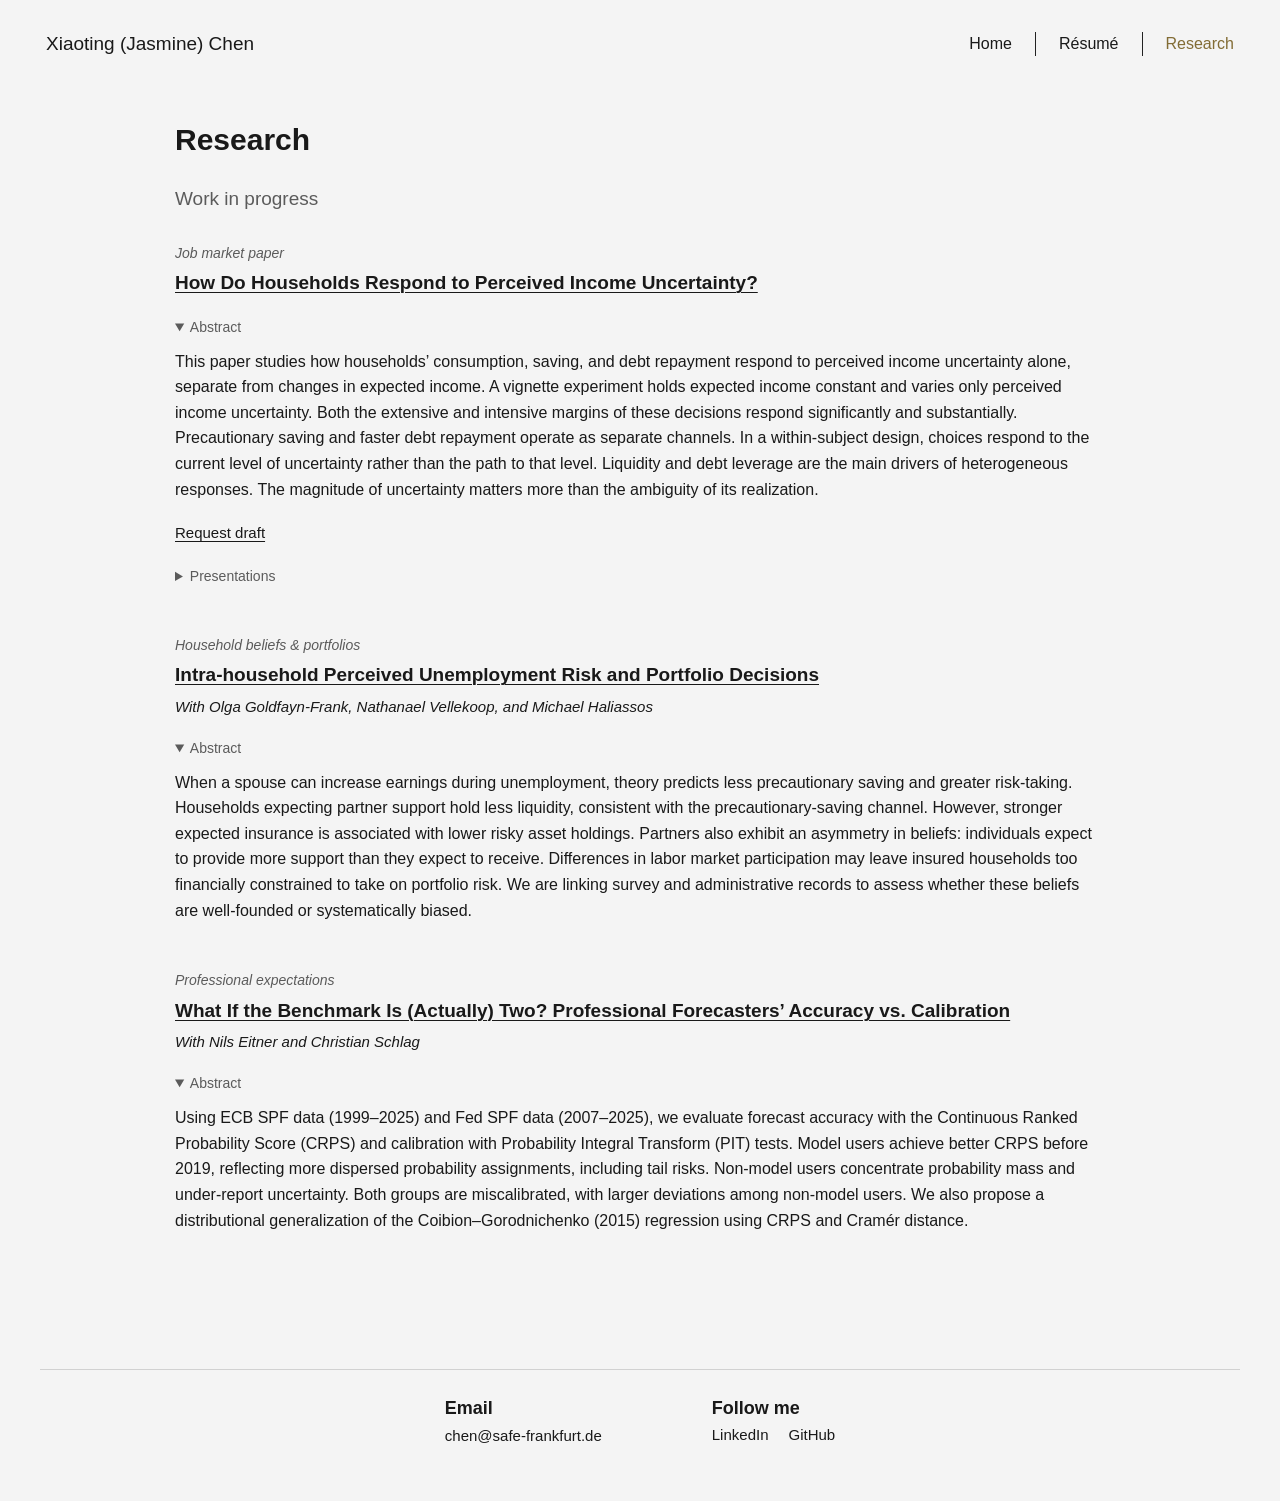
==== research.html @ c363b958 "Restructure private website draft into Home, Résumé, and Research" ====
<!doctype html>
<html lang="en">
<head>
<meta charset="utf-8"><meta name="viewport" content="width=device-width, initial-scale=1">
<title>Research | Xiaoting (Jasmine) Chen</title>
<meta name="description" content="Xiaoting (Jasmine) Chen, PhD researcher in finance at Goethe University Frankfurt. Research on household finance, income uncertainty, and expectations.">
<meta name="theme-color" content="#f4f4f4">
<link rel="icon" type="image/svg+xml" href="data:image/svg+xml,%3Csvg xmlns='http://www.w3.org/2000/svg' viewBox='0 0 40 40'%3E%3Crect width='40' height='40' rx='4' fill='%23152e46'/%3E%3Ctext x='20' y='28' text-anchor='middle' font-family='Georgia' font-size='27' fill='white'%3EC%3C/text%3E%3C/svg%3E">
<link rel="stylesheet" href="style.css">
</head>
<body><a class="skip" href="#main">Skip to content</a><header><a class="wordmark" href="index.html">Xiaoting (Jasmine) Chen</a><nav aria-label="Main navigation"><a href="index.html">Home</a><a href="resume.html">Résumé</a><a href="research.html" aria-current="page">Research</a></nav></header><main id="main" class="document"><section id="research" class="section"><h1>Research</h1><h2 class="section-label">Work in progress</h2><div class="section-body">
<article class="paper featured"><p class="paper-label">Job market paper</p><h3>How Do Households Respond to Perceived Income Uncertainty?</h3><details open><summary>Abstract</summary><p>This paper studies how households’ consumption, saving, and debt repayment respond to perceived income uncertainty alone, separate from changes in expected income. A vignette experiment holds expected income constant and varies only perceived income uncertainty. Both the extensive and intensive margins of these decisions respond significantly and substantially. Precautionary saving and faster debt repayment operate as separate channels. In a within-subject design, choices respond to the current level of uncertainty rather than the path to that level. Liquidity and debt leverage are the main drivers of heterogeneous responses. The magnitude of uncertainty matters more than the ambiguity of its realization.</p></details><a class="text-link" href="mailto:chen@safe-frankfurt.de?subject=Request%20for%20job%20market%20paper">Request draft</a><details class="presentations"><summary>Presentations</summary><ul><li>SAFE Brown-bag Seminar · May 2026</li><li>4th BCFM PhD Conference · May 2026</li><li>10th Household Finance Workshop · June 2026</li><li>Frankfurt Summer School · July 2026</li><li>Deutsche Bundesbank Research Center Internal Seminar · August 2026</li><li>7th Joint Conference on Expectation Survey, BoC, NY Fed, ECB &amp; Bank of Mexico · Scheduled November 2026</li></ul></details></article>
<article class="paper"><p class="paper-label">Household beliefs &amp; portfolios</p><h3>Intra-household Perceived Unemployment Risk and Portfolio Decisions</h3><p class="authors">With Olga Goldfayn-Frank, Nathanael Vellekoop, and Michael Haliassos</p><details open><summary>Abstract</summary><p>When a spouse can increase earnings during unemployment, theory predicts less precautionary saving and greater risk-taking. Households expecting partner support hold less liquidity, consistent with the precautionary-saving channel. However, stronger expected insurance is associated with lower risky asset holdings. Partners also exhibit an asymmetry in beliefs: individuals expect to provide more support than they expect to receive. Differences in labor market participation may leave insured households too financially constrained to take on portfolio risk. We are linking survey and administrative records to assess whether these beliefs are well-founded or systematically biased.</p></details></article>
<article class="paper"><p class="paper-label">Professional expectations</p><h3>What If the Benchmark Is (Actually) Two? Professional Forecasters’ Accuracy vs. Calibration</h3><p class="authors">With Nils Eitner and Christian Schlag</p><details open><summary>Abstract</summary><p>Using ECB SPF data (1999–2025) and Fed SPF data (2007–2025), we evaluate forecast accuracy with the Continuous Ranked Probability Score (CRPS) and calibration with Probability Integral Transform (PIT) tests. Model users achieve better CRPS before 2019, reflecting more dispersed probability assignments, including tail risks. Non-model users concentrate probability mass and under-report uncertainty. Both groups are miscalibrated, with larger deviations among non-model users. We also propose a distributional generalization of the Coibion–Gorodnichenko (2015) regression using CRPS and Cramér distance.</p></details></article>
</div></section></main><footer><div><h2>Email</h2><a href="mailto:chen@safe-frankfurt.de">chen@safe-frankfurt.de</a></div><div><h2>Follow me</h2><div class="social"><a href="https://www.linkedin.com/in/jasminechen1211/">LinkedIn</a><a href="https://github.com/JCGH1211">GitHub</a></div></div></footer></body></html>
---- style.css ----
:root{color-scheme:light;--bg:#f4f4f4;--ink:#191919;--muted:#5b5b5b;--accent:#826c35}*{box-sizing:border-box}body{margin:0;background:var(--bg);color:var(--ink);font-family:"Avenir Next",Avenir,"Segoe UI",Arial,sans-serif;font-size:16px;line-height:1.65;font-weight:400}a{color:inherit;text-underline-offset:3px}a:hover{color:var(--accent)}a:focus-visible,summary:focus-visible{outline:2px solid var(--accent);outline-offset:5px}header{max-width:1400px;padding:28px 46px;display:flex;justify-content:space-between;align-items:center;gap:30px;margin:auto}.wordmark{text-decoration:none;font-size:19px;font-weight:400}nav{display:flex;align-items:center}nav a{padding:0 23px;border-left:1px solid #222;text-decoration:none;font-size:16px;line-height:1.5}nav a:first-child{border:0}nav a:last-child{padding-right:0}nav a[aria-current=page]{color:var(--accent)}main{max-width:980px;margin:auto}.home{min-height:480px;display:grid;grid-template-columns:280px minmax(0,1fr);align-items:center;gap:65px;padding:50px 25px 90px}.portrait{width:250px;height:250px;border-radius:50%;background:#e4e5e3;display:grid;place-items:center;justify-self:center;color:#737772}.portrait span{font-family:Georgia,serif;font-size:75px;font-weight:400;letter-spacing:-.04em}.welcome h1{font-size:40px;line-height:1.2;margin:0 0 19px;letter-spacing:-.025em}.welcome p{margin:0 0 25px;line-height:1.7}.welcome .download{margin-top:25px;margin-bottom:0}footer{border-top:1px solid #d1d1d1;max-width:1200px;margin:30px auto 0;padding:27px 25px 52px;display:flex;justify-content:center;gap:110px}footer h2{font-size:18px;line-height:1.3;margin:0 0 2px;font-weight:650}footer a{font-size:15px;text-decoration:none}.social{display:flex;gap:20px}.document{padding:35px 25px 60px;min-height:480px}.document h1{font-size:30px;line-height:1.2;margin:0 0 25px;font-weight:600}.section-label{font-size:19px;font-weight:500;margin:0 0 27px;color:var(--muted)}.paper{margin-bottom:46px}.paper h3{font-size:19px;line-height:1.5;margin:0 0 5px;font-weight:600;text-decoration:underline;text-decoration-thickness:1px;text-underline-offset:3px}.paper-label{font-size:14px;font-style:italic;color:var(--muted);margin:0 0 5px}.authors{margin:0 0 12px;font-style:italic;font-size:15px}.paper p{line-height:1.6}details{margin:18px 0}summary{font-size:14px;cursor:pointer;width:fit-content;color:var(--muted)}details p{margin:10px 0}.text-link{font-size:15px}.presentations ul{font-size:14px}.resume-download{margin:-8px 0 42px}.section-heading h2{font-size:23px;font-weight:550;line-height:1.4;margin:30px 0 22px}.entry{display:flex;gap:25px;justify-content:space-between;margin:0 0 26px}.entry h3,.background-grid h3{font-size:17px;font-weight:600;margin:0 0 4px}.entry p{margin:3px 0;font-size:15px}.entry .role{font-style:italic}.entry .date{white-space:nowrap;color:var(--muted);font-size:14px}.background-grid{display:grid;grid-template-columns:1fr 1fr;gap:45px;margin-top:30px}ul{padding-left:20px}li{margin:6px 0}.background-grid li{font-size:15px}.skip{position:absolute;left:15px;top:-100px;background:white;padding:10px}.skip:focus{top:10px}@media(min-width:1400px){.home{min-height:560px}footer{margin-top:50px}}@media(max-width:760px){header{padding:24px;flex-direction:column;gap:18px}.wordmark{font-size:21px}nav a{padding:0 20px}nav a:last-child{padding-right:20px}.home{grid-template-columns:1fr;gap:32px;padding:35px 28px 45px;max-width:570px}.portrait{width:190px;height:190px}.portrait span{font-size:60px}.welcome h1{font-size:35px}.document{padding:30px 25px}.entry{display:block}.entry .date{white-space:normal}.background-grid{grid-template-columns:1fr;gap:22px}footer{margin:20px 24px 0;gap:35px;flex-wrap:wrap;justify-content:flex-start;padding:24px 0 35px}}@media print{body{background:white}header nav,.skip{display:none}.document{padding:15px}footer{margin:0}.paper,.entry{break-inside:avoid}summary{display:none}}
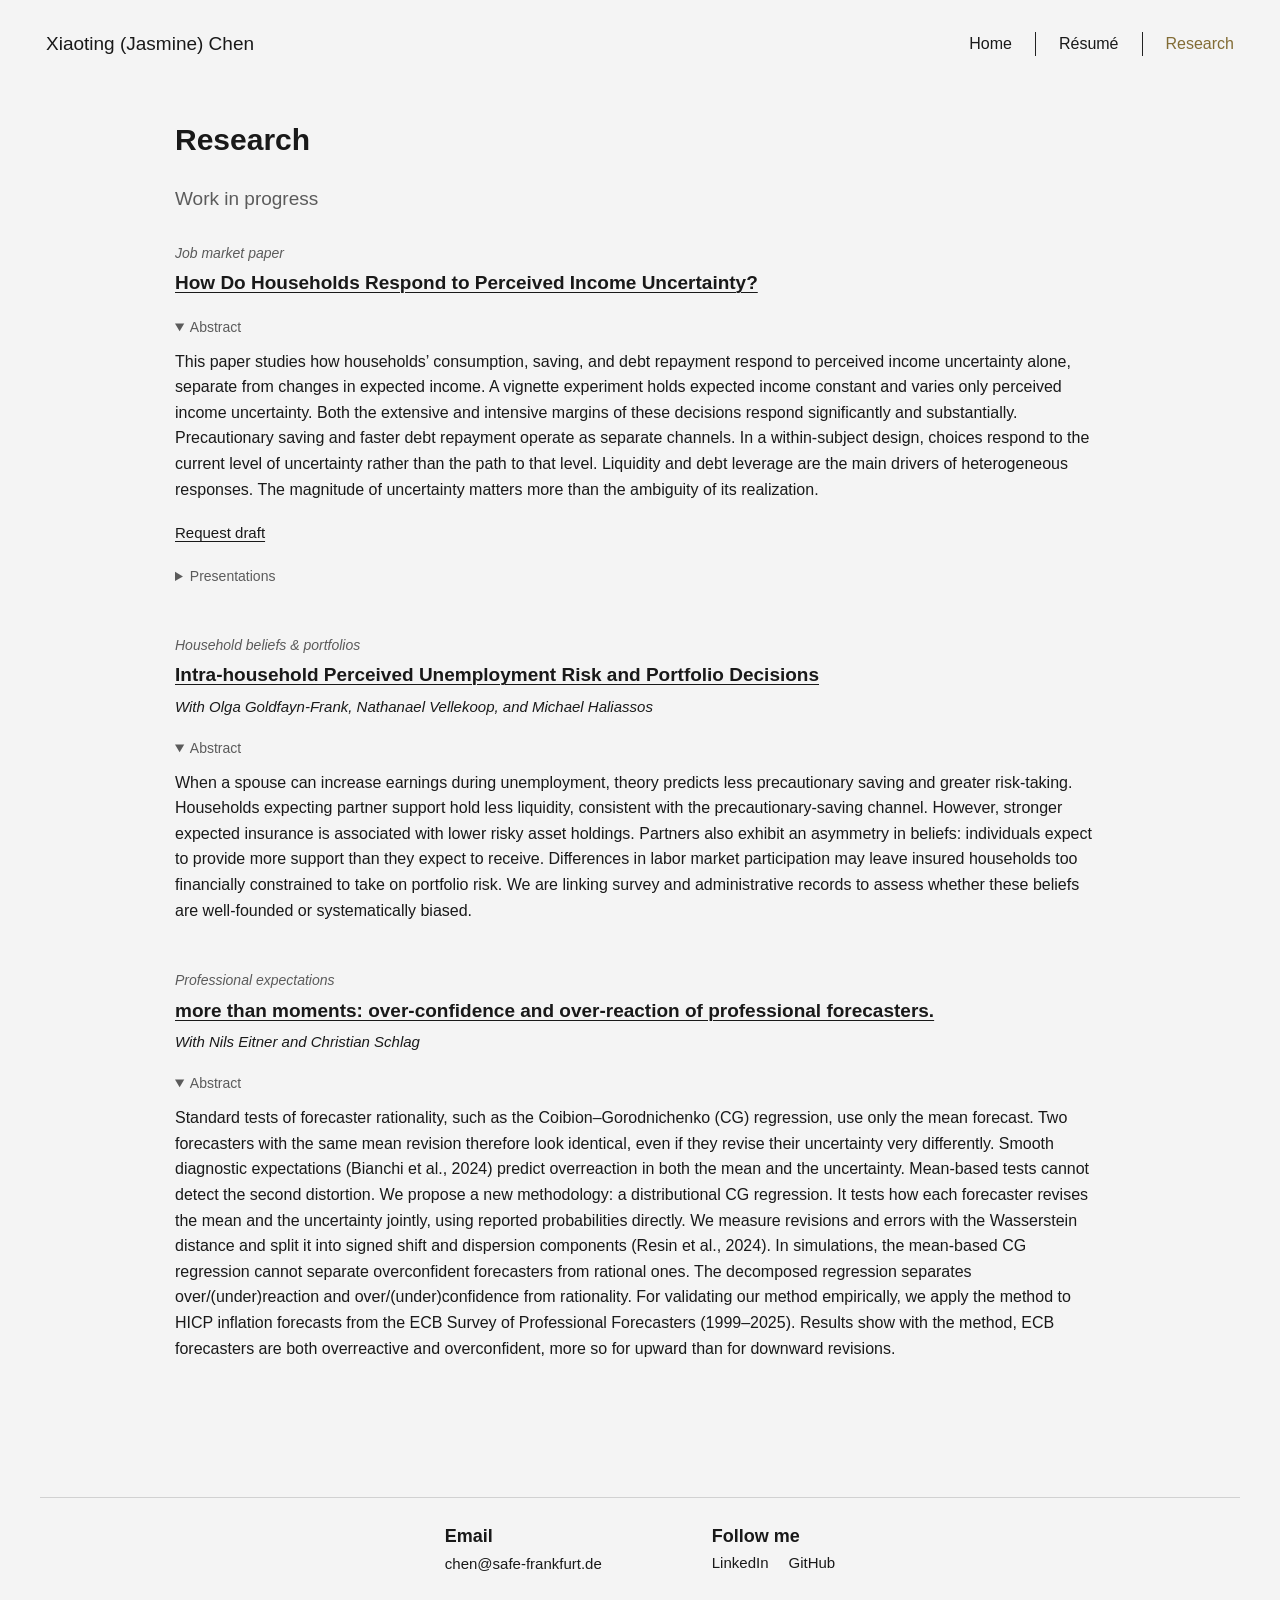
==== commit 0fe28d47: "Replace SPF abstracts" ====
--- a/research.html
+++ b/research.html
@@ -11,5 +11,5 @@
 <body><a class="skip" href="#main">Skip to content</a><header><a class="wordmark" href="index.html">Xiaoting (Jasmine) Chen</a><nav aria-label="Main navigation"><a href="index.html">Home</a><a href="resume.html">Résumé</a><a href="research.html" aria-current="page">Research</a></nav></header><main id="main" class="document"><section id="research" class="section"><h1>Research</h1><h2 class="section-label">Work in progress</h2><div class="section-body">
 <article class="paper featured"><p class="paper-label">Job market paper</p><h3>How Do Households Respond to Perceived Income Uncertainty?</h3><details open><summary>Abstract</summary><p>This paper studies how households’ consumption, saving, and debt repayment respond to perceived income uncertainty alone, separate from changes in expected income. A vignette experiment holds expected income constant and varies only perceived income uncertainty. Both the extensive and intensive margins of these decisions respond significantly and substantially. Precautionary saving and faster debt repayment operate as separate channels. In a within-subject design, choices respond to the current level of uncertainty rather than the path to that level. Liquidity and debt leverage are the main drivers of heterogeneous responses. The magnitude of uncertainty matters more than the ambiguity of its realization.</p></details><a class="text-link" href="mailto:chen@safe-frankfurt.de?subject=Request%20for%20job%20market%20paper">Request draft</a><details class="presentations"><summary>Presentations</summary><ul><li>SAFE Brown-bag Seminar · May 2026</li><li>4th BCFM PhD Conference · May 2026</li><li>10th Household Finance Workshop · June 2026</li><li>Frankfurt Summer School · July 2026</li><li>Deutsche Bundesbank Research Center Internal Seminar · August 2026</li><li>7th Joint Conference on Expectation Survey, BoC, NY Fed, ECB &amp; Bank of Mexico · Scheduled November 2026</li></ul></details></article>
 <article class="paper"><p class="paper-label">Household beliefs &amp; portfolios</p><h3>Intra-household Perceived Unemployment Risk and Portfolio Decisions</h3><p class="authors">With Olga Goldfayn-Frank, Nathanael Vellekoop, and Michael Haliassos</p><details open><summary>Abstract</summary><p>When a spouse can increase earnings during unemployment, theory predicts less precautionary saving and greater risk-taking. Households expecting partner support hold less liquidity, consistent with the precautionary-saving channel. However, stronger expected insurance is associated with lower risky asset holdings. Partners also exhibit an asymmetry in beliefs: individuals expect to provide more support than they expect to receive. Differences in labor market participation may leave insured households too financially constrained to take on portfolio risk. We are linking survey and administrative records to assess whether these beliefs are well-founded or systematically biased.</p></details></article>
-<article class="paper"><p class="paper-label">Professional expectations</p><h3>What If the Benchmark Is (Actually) Two? Professional Forecasters’ Accuracy vs. Calibration</h3><p class="authors">With Nils Eitner and Christian Schlag</p><details open><summary>Abstract</summary><p>Using ECB SPF data (1999–2025) and Fed SPF data (2007–2025), we evaluate forecast accuracy with the Continuous Ranked Probability Score (CRPS) and calibration with Probability Integral Transform (PIT) tests. Model users achieve better CRPS before 2019, reflecting more dispersed probability assignments, including tail risks. Non-model users concentrate probability mass and under-report uncertainty. Both groups are miscalibrated, with larger deviations among non-model users. We also propose a distributional generalization of the Coibion–Gorodnichenko (2015) regression using CRPS and Cramér distance.</p></details></article>
-</div></section></main><footer><div><h2>Email</h2><a href="mailto:chen@safe-frankfurt.de">chen@safe-frankfurt.de</a></div><div><h2>Follow me</h2><div class="social"><a href="https://www.linkedin.com/in/jasminechen1211/">LinkedIn</a><a href="https://github.com/JCGH1211">GitHub</a></div></div></footer></body></html>+<article class="paper"><p class="paper-label">Professional expectations</p><h3>more than moments: over-confidence and over-reaction of professional forecasters. </h3><p class="authors">With Nils Eitner and Christian Schlag</p><details open><summary>Abstract</summary><p>Standard tests of forecaster rationality, such as the Coibion–Gorodnichenko (CG) regression, use only the mean forecast. Two forecasters with the same mean revision therefore look identical, even if they revise their uncertainty very differently. Smooth diagnostic expectations (Bianchi et al., 2024) predict overreaction in both the mean and the uncertainty. Mean-based tests cannot detect the second distortion. We propose a new methodology: a distributional CG regression. It tests how each forecaster revises the mean and the uncertainty jointly, using reported probabilities directly. We measure revisions and errors with the Wasserstein distance and split it into signed shift and dispersion components (Resin et al., 2024). In simulations, the mean-based CG regression cannot separate overconfident forecasters from rational ones. The decomposed regression separates over/(under)reaction and over/(under)confidence from rationality. For validating our method empirically, we apply the method to HICP inflation forecasts from the ECB Survey of Professional Forecasters (1999–2025). Results show with the method, ECB forecasters are both overreactive and overconfident, more so for upward than for downward revisions.
+</div></section></main><footer><div><h2>Email</h2><a href="mailto:chen@safe-frankfurt.de">chen@safe-frankfurt.de</a></div><div><h2>Follow me</h2><div class="social"><a href="https://www.linkedin.com/in/jasminechen1211/">LinkedIn</a><a href="https://github.com/JCGH1211">GitHub</a></div></div></footer></body></html>
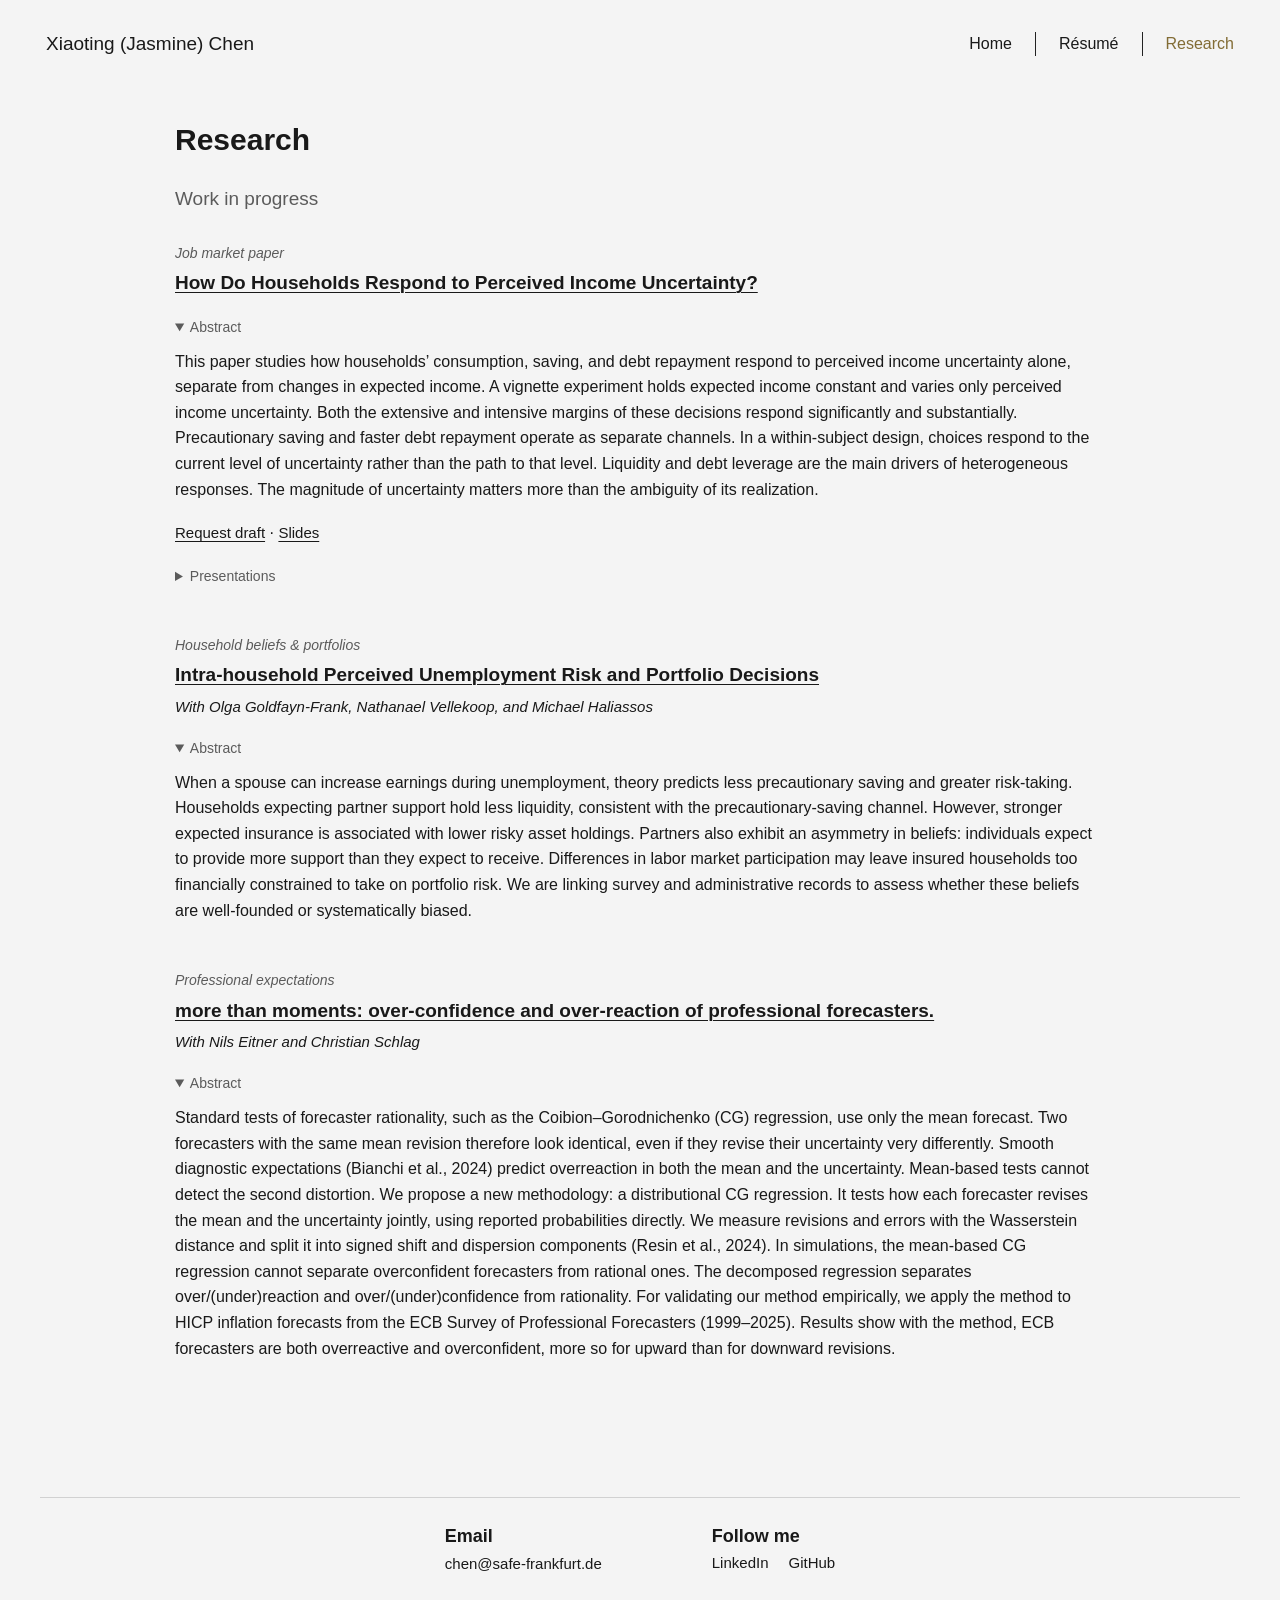
==== commit b0f75bee: "Add Slides link beside job market paper draft request" ====
--- a/research.html
+++ b/research.html
@@ -9,7 +9,35 @@
 <link rel="stylesheet" href="style.css">
 </head>
 <body><a class="skip" href="#main">Skip to content</a><header><a class="wordmark" href="index.html">Xiaoting (Jasmine) Chen</a><nav aria-label="Main navigation"><a href="index.html">Home</a><a href="resume.html">Résumé</a><a href="research.html" aria-current="page">Research</a></nav></header><main id="main" class="document"><section id="research" class="section"><h1>Research</h1><h2 class="section-label">Work in progress</h2><div class="section-body">
-<article class="paper featured"><p class="paper-label">Job market paper</p><h3>How Do Households Respond to Perceived Income Uncertainty?</h3><details open><summary>Abstract</summary><p>This paper studies how households’ consumption, saving, and debt repayment respond to perceived income uncertainty alone, separate from changes in expected income. A vignette experiment holds expected income constant and varies only perceived income uncertainty. Both the extensive and intensive margins of these decisions respond significantly and substantially. Precautionary saving and faster debt repayment operate as separate channels. In a within-subject design, choices respond to the current level of uncertainty rather than the path to that level. Liquidity and debt leverage are the main drivers of heterogeneous responses. The magnitude of uncertainty matters more than the ambiguity of its realization.</p></details><a class="text-link" href="mailto:chen@safe-frankfurt.de?subject=Request%20for%20job%20market%20paper">Request draft</a><details class="presentations"><summary>Presentations</summary><ul><li>SAFE Brown-bag Seminar · May 2026</li><li>4th BCFM PhD Conference · May 2026</li><li>10th Household Finance Workshop · June 2026</li><li>Frankfurt Summer School · July 2026</li><li>Deutsche Bundesbank Research Center Internal Seminar · August 2026</li><li>7th Joint Conference on Expectation Survey, BoC, NY Fed, ECB &amp; Bank of Mexico · Scheduled November 2026</li></ul></details></article>
+
+<article class="paper featured">
+  <p class="paper-label">Job market paper</p>
+  <h3>How Do Households Respond to Perceived Income Uncertainty?</h3>
+
+  <details open>
+    <summary>Abstract</summary>
+    <p>This paper studies how households’ consumption, saving, and debt repayment respond to perceived income uncertainty alone, separate from changes in expected income. A vignette experiment holds expected income constant and varies only perceived income uncertainty. Both the extensive and intensive margins of these decisions respond significantly and substantially. Precautionary saving and faster debt repayment operate as separate channels. In a within-subject design, choices respond to the current level of uncertainty rather than the path to that level. Liquidity and debt leverage are the main drivers of heterogeneous responses. The magnitude of uncertainty matters more than the ambiguity of its realization.</p>
+  </details>
+
+  <a class="text-link" href="mailto:chen@safe-frankfurt.de?subject=Request%20for%20job%20market%20paper">Request draft</a>
+  <span aria-hidden="true"> · </span>
+  <a class="text-link" href="https://jasminechenxiaoting.github.io/ConfonExpectationSurveys/Chen_HowDoHouseholdRespondtoPercivedIncomeUncertainty/IncomeUncertainty_ExpectationSurvey.html">Slides</a>
+
+  <details class="presentations">
+    <summary>Presentations</summary>
+    <ul>
+      <li>SAFE Brown-bag Seminar · May 2026</li>
+      <li>4th BCFM PhD Conference · May 2026</li>
+      <li>10th Household Finance Workshop · June 2026</li>
+      <li>Frankfurt Summer School · July 2026</li>
+      <li>Deutsche Bundesbank Research Center Internal Seminar · August 2026</li>
+      <li>DGPE PhD Workshop · Scheduled November 2026</li>
+      <li>7th Joint Conference on Expectation Survey, BoC, NY Fed, ECB &amp; Bank of Mexico · Scheduled November 2026</li>
+      <li>7th Financial Economics Meeting · Scheduled December 2026</li>
+    </ul>
+  </details>
+</article>
+
 <article class="paper"><p class="paper-label">Household beliefs &amp; portfolios</p><h3>Intra-household Perceived Unemployment Risk and Portfolio Decisions</h3><p class="authors">With Olga Goldfayn-Frank, Nathanael Vellekoop, and Michael Haliassos</p><details open><summary>Abstract</summary><p>When a spouse can increase earnings during unemployment, theory predicts less precautionary saving and greater risk-taking. Households expecting partner support hold less liquidity, consistent with the precautionary-saving channel. However, stronger expected insurance is associated with lower risky asset holdings. Partners also exhibit an asymmetry in beliefs: individuals expect to provide more support than they expect to receive. Differences in labor market participation may leave insured households too financially constrained to take on portfolio risk. We are linking survey and administrative records to assess whether these beliefs are well-founded or systematically biased.</p></details></article>
 <article class="paper"><p class="paper-label">Professional expectations</p><h3>more than moments: over-confidence and over-reaction of professional forecasters. </h3><p class="authors">With Nils Eitner and Christian Schlag</p><details open><summary>Abstract</summary><p>Standard tests of forecaster rationality, such as the Coibion–Gorodnichenko (CG) regression, use only the mean forecast. Two forecasters with the same mean revision therefore look identical, even if they revise their uncertainty very differently. Smooth diagnostic expectations (Bianchi et al., 2024) predict overreaction in both the mean and the uncertainty. Mean-based tests cannot detect the second distortion. We propose a new methodology: a distributional CG regression. It tests how each forecaster revises the mean and the uncertainty jointly, using reported probabilities directly. We measure revisions and errors with the Wasserstein distance and split it into signed shift and dispersion components (Resin et al., 2024). In simulations, the mean-based CG regression cannot separate overconfident forecasters from rational ones. The decomposed regression separates over/(under)reaction and over/(under)confidence from rationality. For validating our method empirically, we apply the method to HICP inflation forecasts from the ECB Survey of Professional Forecasters (1999–2025). Results show with the method, ECB forecasters are both overreactive and overconfident, more so for upward than for downward revisions.
 </div></section></main><footer><div><h2>Email</h2><a href="mailto:chen@safe-frankfurt.de">chen@safe-frankfurt.de</a></div><div><h2>Follow me</h2><div class="social"><a href="https://www.linkedin.com/in/jasminechen1211/">LinkedIn</a><a href="https://github.com/JCGH1211">GitHub</a></div></div></footer></body></html>
--- a/style.css
+++ b/style.css
@@ -1 +1,25 @@
-:root{color-scheme:light;--bg:#f4f4f4;--ink:#191919;--muted:#5b5b5b;--accent:#826c35}*{box-sizing:border-box}body{margin:0;background:var(--bg);color:var(--ink);font-family:"Avenir Next",Avenir,"Segoe UI",Arial,sans-serif;font-size:16px;line-height:1.65;font-weight:400}a{color:inherit;text-underline-offset:3px}a:hover{color:var(--accent)}a:focus-visible,summary:focus-visible{outline:2px solid var(--accent);outline-offset:5px}header{max-width:1400px;padding:28px 46px;display:flex;justify-content:space-between;align-items:center;gap:30px;margin:auto}.wordmark{text-decoration:none;font-size:19px;font-weight:400}nav{display:flex;align-items:center}nav a{padding:0 23px;border-left:1px solid #222;text-decoration:none;font-size:16px;line-height:1.5}nav a:first-child{border:0}nav a:last-child{padding-right:0}nav a[aria-current=page]{color:var(--accent)}main{max-width:980px;margin:auto}.home{min-height:480px;display:grid;grid-template-columns:280px minmax(0,1fr);align-items:center;gap:65px;padding:50px 25px 90px}.portrait{width:250px;height:250px;border-radius:50%;background:#e4e5e3;display:grid;place-items:center;justify-self:center;color:#737772}.portrait span{font-family:Georgia,serif;font-size:75px;font-weight:400;letter-spacing:-.04em}.welcome h1{font-size:40px;line-height:1.2;margin:0 0 19px;letter-spacing:-.025em}.welcome p{margin:0 0 25px;line-height:1.7}.welcome .download{margin-top:25px;margin-bottom:0}footer{border-top:1px solid #d1d1d1;max-width:1200px;margin:30px auto 0;padding:27px 25px 52px;display:flex;justify-content:center;gap:110px}footer h2{font-size:18px;line-height:1.3;margin:0 0 2px;font-weight:650}footer a{font-size:15px;text-decoration:none}.social{display:flex;gap:20px}.document{padding:35px 25px 60px;min-height:480px}.document h1{font-size:30px;line-height:1.2;margin:0 0 25px;font-weight:600}.section-label{font-size:19px;font-weight:500;margin:0 0 27px;color:var(--muted)}.paper{margin-bottom:46px}.paper h3{font-size:19px;line-height:1.5;margin:0 0 5px;font-weight:600;text-decoration:underline;text-decoration-thickness:1px;text-underline-offset:3px}.paper-label{font-size:14px;font-style:italic;color:var(--muted);margin:0 0 5px}.authors{margin:0 0 12px;font-style:italic;font-size:15px}.paper p{line-height:1.6}details{margin:18px 0}summary{font-size:14px;cursor:pointer;width:fit-content;color:var(--muted)}details p{margin:10px 0}.text-link{font-size:15px}.presentations ul{font-size:14px}.resume-download{margin:-8px 0 42px}.section-heading h2{font-size:23px;font-weight:550;line-height:1.4;margin:30px 0 22px}.entry{display:flex;gap:25px;justify-content:space-between;margin:0 0 26px}.entry h3,.background-grid h3{font-size:17px;font-weight:600;margin:0 0 4px}.entry p{margin:3px 0;font-size:15px}.entry .role{font-style:italic}.entry .date{white-space:nowrap;color:var(--muted);font-size:14px}.background-grid{display:grid;grid-template-columns:1fr 1fr;gap:45px;margin-top:30px}ul{padding-left:20px}li{margin:6px 0}.background-grid li{font-size:15px}.skip{position:absolute;left:15px;top:-100px;background:white;padding:10px}.skip:focus{top:10px}@media(min-width:1400px){.home{min-height:560px}footer{margin-top:50px}}@media(max-width:760px){header{padding:24px;flex-direction:column;gap:18px}.wordmark{font-size:21px}nav a{padding:0 20px}nav a:last-child{padding-right:20px}.home{grid-template-columns:1fr;gap:32px;padding:35px 28px 45px;max-width:570px}.portrait{width:190px;height:190px}.portrait span{font-size:60px}.welcome h1{font-size:35px}.document{padding:30px 25px}.entry{display:block}.entry .date{white-space:normal}.background-grid{grid-template-columns:1fr;gap:22px}footer{margin:20px 24px 0;gap:35px;flex-wrap:wrap;justify-content:flex-start;padding:24px 0 35px}}@media print{body{background:white}header nav,.skip{display:none}.document{padding:15px}footer{margin:0}.paper,.entry{break-inside:avoid}summary{display:none}}
+:root{color-scheme:light;--bg:#f4f4f4;--ink:#191919;--muted:#5b5b5b;--accent:#826c35}*{box-sizing:border-box}body{margin:0;background:var(--bg);color:var(--ink);font-family:"Avenir Next",Avenir,"Segoe UI",Arial,sans-serif;font-size:16px;line-height:1.65;font-weight:400}a{color:inherit;text-underline-offset:3px}a:hover{color:var(--accent)}a:focus-visible,summary:focus-visible{outline:2px solid var(--accent);outline-offset:5px}header{max-width:1400px;padding:28px 46px;display:flex;justify-content:space-between;align-items:center;gap:30px;margin:auto}.wordmark{text-decoration:none;font-size:19px;font-weight:400}nav{display:flex;align-items:center}nav a{padding:0 23px;border-left:1px solid #222;text-decoration:none;font-size:16px;line-height:1.5}nav a:first-child{border:0}nav a:last-child{padding-right:0}nav a[aria-current=page]{color:var(--accent)}main{max-width:980px;margin:auto}.home{min-height:480px;display:grid;grid-template-columns:280px minmax(0,1fr);align-items:center;gap:65px;padding:50px 25px 90px}.portrait{width:250px;height:250px;border-radius:50%;background:#e4e5e3;display:grid;place-items:center;justify-self:center;color:#737772}.portrait span{font-family:Georgia,serif;font-size:75px;font-weight:400;letter-spacing:-.04em}.welcome h1{font-size:40px;line-height:1.2;margin:0 0 19px;letter-spacing:-.025em}.welcome p{margin:0 0 25px;line-height:1.7}.welcome .download{margin-top:25px;margin-bottom:0}footer{border-top:1px solid #d1d1d1;max-width:1200px;margin:30px auto 0;padding:27px 25px 52px;display:flex;justify-content:center;gap:110px}footer h2{font-size:18px;line-height:1.3;margin:0 0 2px;font-weight:650}footer a{font-size:15px;text-decoration:none}.social{display:flex;gap:20px}.document{padding:35px 25px 60px;min-height:480px}.document h1{font-size:30px;line-height:1.2;margin:0 0 25px;font-weight:600}.section-label{font-size:19px;font-weight:500;margin:0 0 27px;color:var(--muted)}.paper{margin-bottom:46px}.paper h3{font-size:19px;line-height:1.5;margin:0 0 5px;font-weight:600;text-decoration:underline;text-decoration-thickness:1px;text-underline-offset:3px}.paper-label{font-size:14px;font-style:italic;color:var(--muted);margin:0 0 5px}.authors{margin:0 0 12px;font-style:italic;font-size:15px}.paper p{line-height:1.6}details{margin:18px 0}summary{font-size:14px;cursor:pointer;width:fit-content;color:var(--muted)}details p{margin:10px 0}.text-link{font-size:15px}.presentations ul{font-size:14px}.resume-download{margin:-8px 0 42px}.section-heading h2{font-size:23px;font-weight:550;line-height:1.4;margin:30px 0 22px}.entry{display:flex;gap:25px;justify-content:space-between;margin:0 0 26px}.entry h3,.background-grid h3{font-size:17px;font-weight:600;margin:0 0 4px}.entry p{margin:3px 0;font-size:15px}.entry .role{font-style:italic}.entry .date{white-space:nowrap;color:var(--muted);font-size:14px}.background-grid{display:grid;grid-template-columns:1fr 1fr;gap:45px;margin-top:30px}ul{padding-left:20px}li{margin:6px 0}.background-grid li{font-size:15px}.skip{position:absolute;left:15px;top:-100px;background:white;padding:10px}.skip:focus{top:10px}@media(min-width:1400px){.home{min-height:560px}footer{margin-top:50px}}@media(max-width:760px){header{padding:24px;flex-direction:column;gap:18px}.wordmark{font-size:21px}nav a{padding:0 20px}nav a:last-child{padding-right:20px}.home{grid-template-columns:1fr;gap:32px;padding:35px 28px 45px;max-width:570px}.portrait{width:190px;height:190px}.portrait span{font-size:60px}.welcome h1{font-size:35px}.document{padding:30px 25px}.entry{display:block}.entry .date{white-space:normal}.background-grid{grid-template-columns:1fr;gap:22px}footer{margin:20px 24px 0;gap:35px;flex-wrap:wrap;justify-content:flex-start;padding:24px 0 35px}}@media print{body{background:white}header nav,.skip{display:none}.document{padding:15px}footer{margin:0}.paper,.entry{break-inside:avoid}summary{display:none}} /* Academic profile portrait */
+.home .portrait {
+  width: 240px;
+  height: 300px;
+  max-width: 100%;
+  flex-shrink: 0;
+  overflow: hidden;
+  border-radius: 8px;
+  padding: 0;
+}
+
+.home .portrait .profile-photo {
+  display: block;
+  width: 100%;
+  height: 100%;
+  object-fit: cover;
+  object-position: center top;
+}
+
+@media (max-width: 650px) {
+  .home .portrait {
+    width: 180px;
+    height: 225px;
+  }
+}
